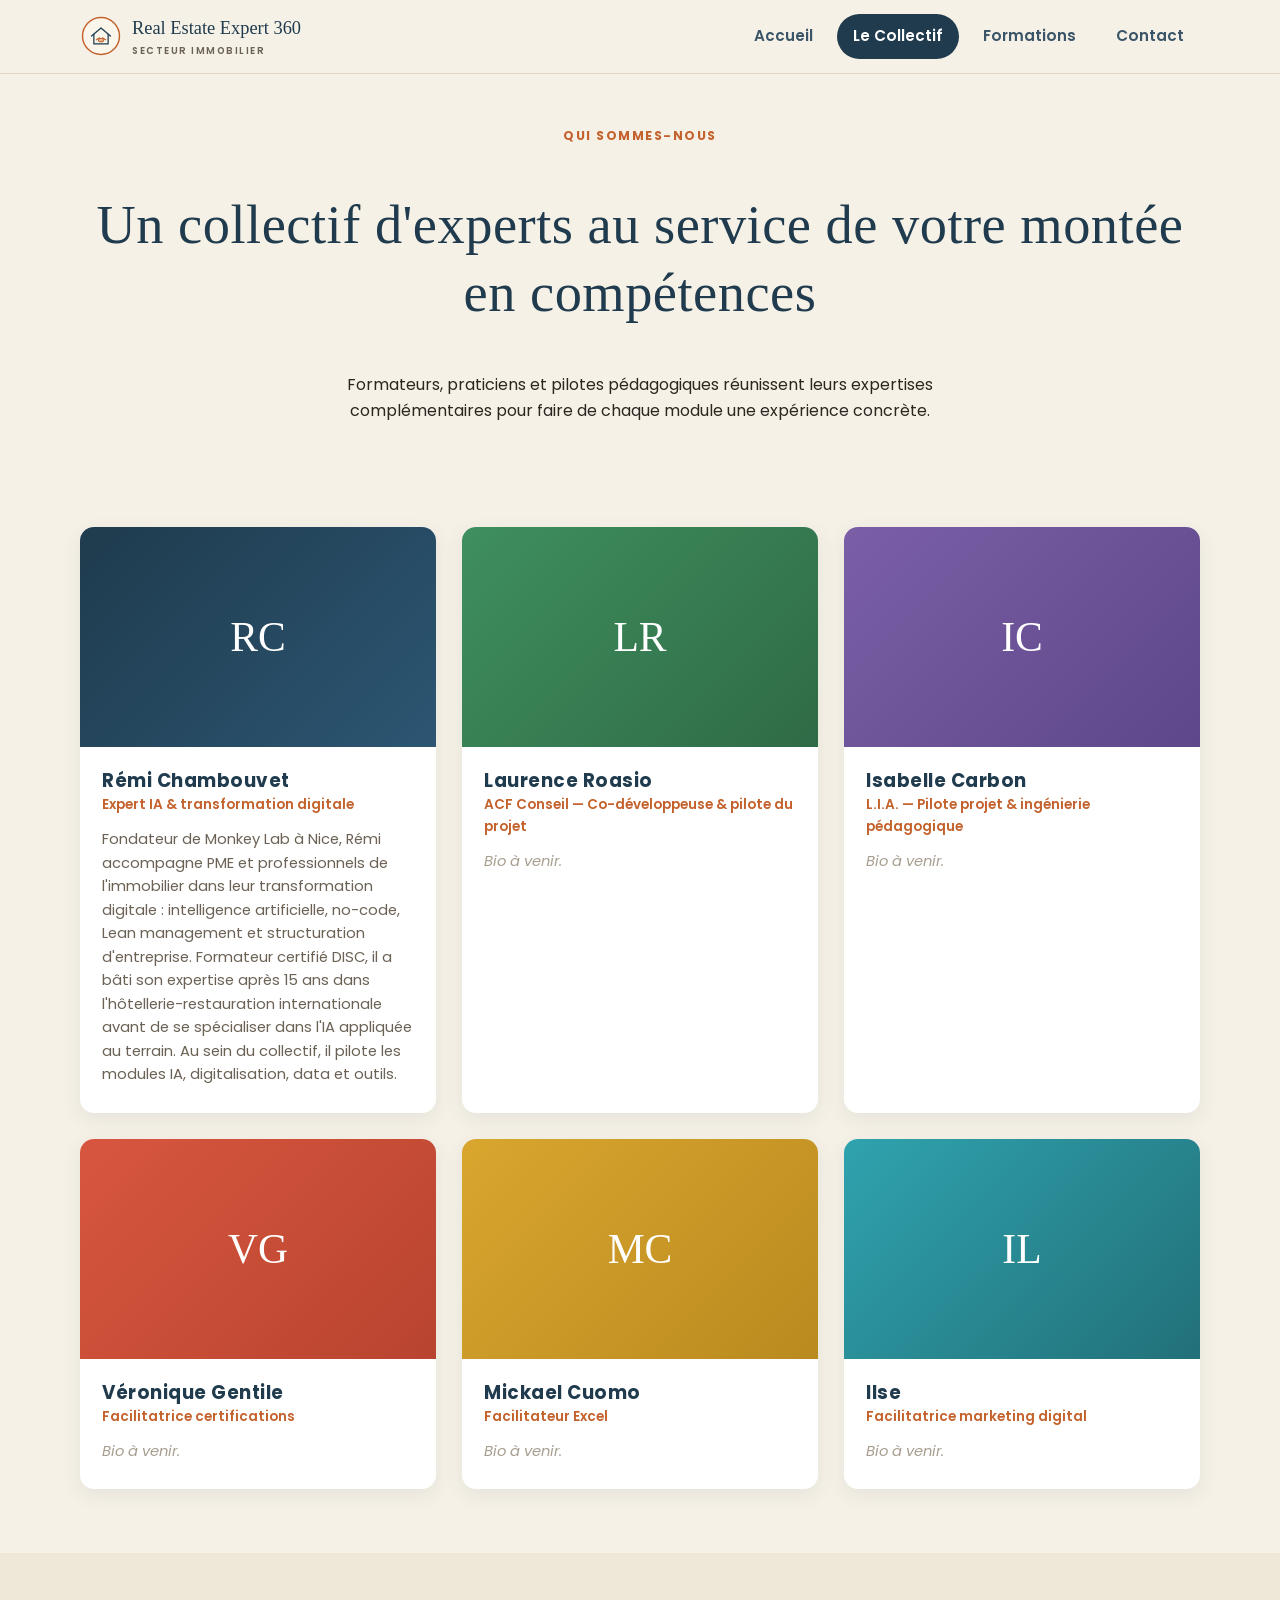
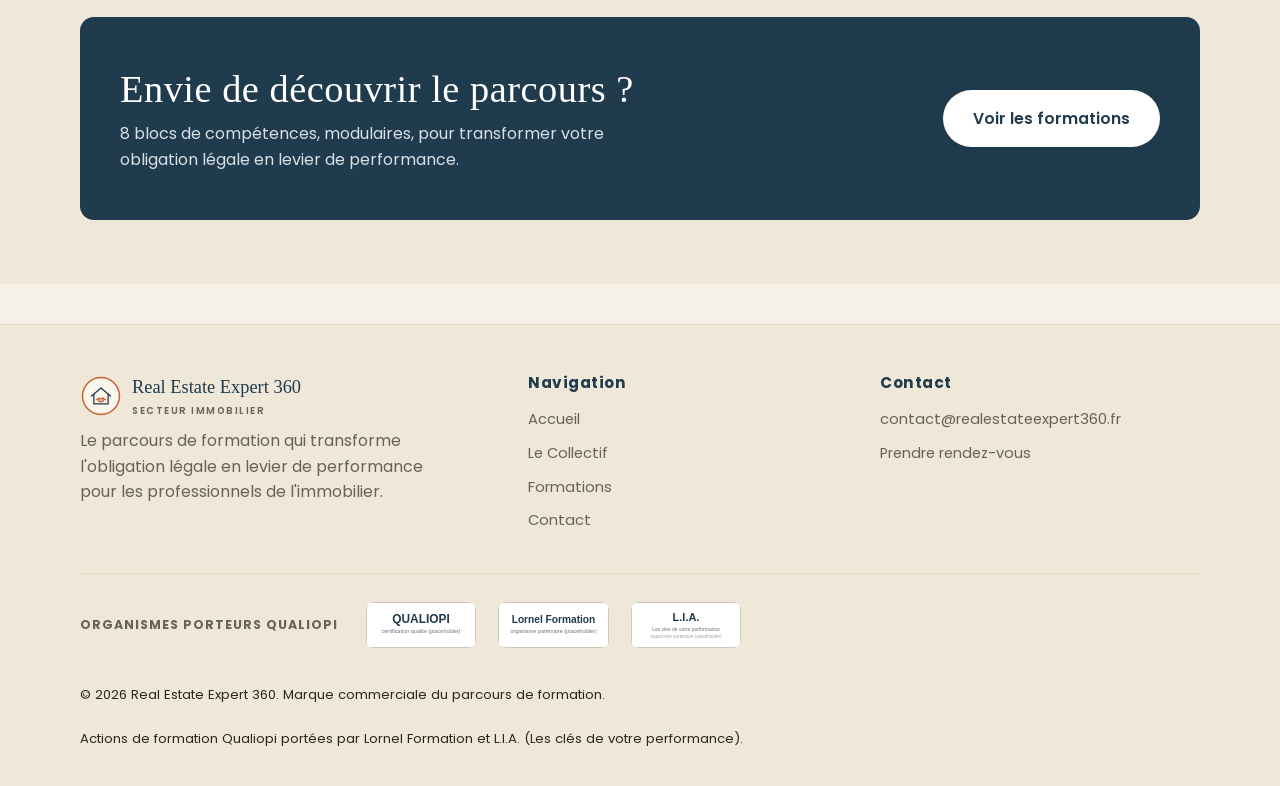
==== collectif.html @ ab8e7449 "Create Real Estate Expert 360 static site V1 4 pages (accueil, collectif, formations, contact), iden" ====
<!DOCTYPE html>
<html lang="fr">
<head>
<meta charset="UTF-8">
<meta name="viewport" content="width=device-width, initial-scale=1.0">
<title>Le Collectif — Real Estate Expert 360</title>
<meta name="description" content="Découvrez le collectif de formateurs et pilotes pédagogiques de Real Estate Expert 360 : expertise IA, ingénierie pédagogique, certifications, marketing et anglais.">
<link rel="icon" type="image/svg+xml" href="assets/favicon.svg">
<link rel="stylesheet" href="css/style.css">
</head>
<body>

<!-- ============ HEADER ============ -->
<header class="site-header">
  <div class="container">
    <a href="index.html" class="brand">
      <img src="assets/logo.svg" alt="Logo Real Estate Expert 360">
      <span>
        Real Estate Expert 360
        <span class="brand-sub">Secteur immobilier</span>
      </span>
    </a>
    <button class="nav-toggle" aria-label="Ouvrir le menu" aria-expanded="false">
      <span></span><span></span><span></span>
    </button>
    <nav class="main-nav" aria-label="Navigation principale">
      <ul>
        <li><a href="index.html">Accueil</a></li>
        <li><a href="collectif.html" aria-current="page">Le Collectif</a></li>
        <li><a href="formations.html">Formations</a></li>
        <li><a href="contact.html">Contact</a></li>
      </ul>
    </nav>
  </div>
</header>

<!-- ============ PAGE HERO ============ -->
<section class="page-hero">
  <div class="container">
    <span class="eyebrow">Qui sommes-nous</span>
    <h1>Un collectif d'experts au service de votre montée en compétences</h1>
    <p class="lead center" style="max-width:60ch; margin:0 auto;">Formateurs, praticiens et pilotes pédagogiques réunissent leurs expertises complémentaires pour faire de chaque module une expérience concrète.</p>
  </div>
</section>

<!-- ============ GRILLE EQUIPE ============ -->
<section>
  <div class="container">
    <div class="team-grid">

      <!-- Rémi Chambouvet -->
      <article class="team-card">
        <div class="team-photo ph-1">RC</div>
        <div class="team-body">
          <h3>Rémi Chambouvet</h3>
          <span class="team-role">Expert IA &amp; transformation digitale</span>
          <p class="team-bio">Fondateur de Monkey Lab à Nice, Rémi accompagne PME et professionnels de l'immobilier dans leur transformation digitale : intelligence artificielle, no-code, Lean management et structuration d'entreprise. Formateur certifié DISC, il a bâti son expertise après 15 ans dans l'hôtellerie-restauration internationale avant de se spécialiser dans l'IA appliquée au terrain. Au sein du collectif, il pilote les modules IA, digitalisation, data et outils.</p>
        </div>
      </article>

      <!-- Laurence Roasio -->
      <article class="team-card">
        <div class="team-photo ph-2">LR</div>
        <div class="team-body">
          <h3>Laurence Roasio</h3>
          <span class="team-role">ACF Conseil — Co-développeuse &amp; pilote du projet</span>
          <p class="team-bio placeholder">Bio à venir.</p>
        </div>
      </article>

      <!-- Isabelle Carbon -->
      <article class="team-card">
        <div class="team-photo ph-3">IC</div>
        <div class="team-body">
          <h3>Isabelle Carbon</h3>
          <span class="team-role">L.I.A. — Pilote projet &amp; ingénierie pédagogique</span>
          <p class="team-bio placeholder">Bio à venir.</p>
        </div>
      </article>

      <!-- Véronique Gentile -->
      <article class="team-card">
        <div class="team-photo ph-4">VG</div>
        <div class="team-body">
          <h3>Véronique Gentile</h3>
          <span class="team-role">Facilitatrice certifications</span>
          <p class="team-bio placeholder">Bio à venir.</p>
        </div>
      </article>

      <!-- Mickael Cuomo -->
      <article class="team-card">
        <div class="team-photo ph-5">MC</div>
        <div class="team-body">
          <h3>Mickael Cuomo</h3>
          <span class="team-role">Facilitateur Excel</span>
          <p class="team-bio placeholder">Bio à venir.</p>
        </div>
      </article>

      <!-- Ilse -->
      <article class="team-card">
        <div class="team-photo ph-6">IL</div>
        <div class="team-body">
          <h3>Ilse</h3>
          <span class="team-role">Facilitatrice marketing digital</span>
          <p class="team-bio placeholder">Bio à venir.</p>
        </div>
      </article>

    </div>
  </div>
</section>

<!-- ============ CTA FORMATIONS ============ -->
<section class="section-alt">
  <div class="container">
    <div class="banner">
      <div>
        <h2>Envie de découvrir le parcours ?</h2>
        <p>8 blocs de compétences, modulaires, pour transformer votre obligation légale en levier de performance.</p>
      </div>
      <a href="formations.html" class="btn btn-light">Voir les formations</a>
    </div>
  </div>
</section>

<!-- ============ FOOTER ============ -->
<footer class="site-footer">
  <div class="container">
    <div class="footer-top">
      <div class="footer-brand">
        <a href="index.html" class="brand">
          <img src="assets/logo.svg" alt="Logo Real Estate Expert 360">
          <span>
            Real Estate Expert 360
            <span class="brand-sub">Secteur immobilier</span>
          </span>
        </a>
        <p class="text-muted" style="max-width:38ch;">Le parcours de formation qui transforme l'obligation légale en levier de performance pour les professionnels de l'immobilier.</p>
      </div>
      <div class="footer-col">
        <h4>Navigation</h4>
        <ul>
          <li><a href="index.html">Accueil</a></li>
          <li><a href="collectif.html">Le Collectif</a></li>
          <li><a href="formations.html">Formations</a></li>
          <li><a href="contact.html">Contact</a></li>
        </ul>
      </div>
      <div class="footer-col">
        <h4>Contact</h4>
        <ul>
          <li><a href="mailto:contact@realestateexpert360.fr">contact@realestateexpert360.fr</a></li>
          <li><a href="contact.html">Prendre rendez-vous</a></li>
        </ul>
      </div>
    </div>

    <div class="partner-logos">
      <span class="plabel">Organismes porteurs Qualiopi</span>
      <img src="assets/logos/qualiopi-placeholder.svg" alt="Logo Qualiopi">
      <img src="assets/logos/lornel-placeholder.svg" alt="Logo Lornel Formation">
      <img src="assets/logos/lia-placeholder.svg" alt="Logo L.I.A. — Les clés de votre performance">
    </div>

    <div class="footer-bottom">
      <p>&copy; 2026 Real Estate Expert 360. Marque commerciale du parcours de formation.</p>
      <p>Actions de formation Qualiopi portées par Lornel Formation et L.I.A. (Les clés de votre performance).</p>
    </div>
  </div>
</footer>

<script src="js/main.js"></script>
</body>
</html>
---- css/style.css ----
/* =========================================================
   Real Estate Expert 360 — Feuille de style commune
   Site statique, mobile-first, sans framework.
   ========================================================= */

@import url('https://fonts.googleapis.com/css2?family=Permanent+Marker&family=Poppins:wght@400;500;600;700;800&display=swap');

:root {
  /* Couleur de marque dominante */
  --brand: #C4622D;          /* terracotta */
  --brand-dark: #A44E22;
  --ink: #1F3B4D;             /* bleu marine, texte fort / accents */
  --ink-light: #3A5568;

  /* Fond clair écru, pas blanc pur */
  --bg: #F6F1E7;
  --bg-alt: #EFE7D8;
  --surface: #FFFFFF;
  --border: #E2D8C3;

  --text: #2B2620;
  --text-muted: #6B6255;

  /* 8 couleurs des blocs de compétences */
  --bloc-1: #3F8F5F; /* vert */
  --bloc-2: #D8563F; /* rouge/corail */
  --bloc-3: #2FA3AE; /* cyan */
  --bloc-4: #1F3B4D; /* bleu marine */
  --bloc-5: #7A5FA6; /* violet */
  --bloc-6: #8A5A3B; /* marron/terracotta */
  --bloc-7: #D9A62E; /* jaune */
  --bloc-8: #6B7280; /* gris */

  --radius: 14px;
  --radius-sm: 8px;
  --shadow: 0 6px 20px rgba(31, 59, 77, 0.08);
  --shadow-hover: 0 10px 28px rgba(31, 59, 77, 0.14);

  --font-title: 'Permanent Marker', cursive;
  --font-body: 'Poppins', -apple-system, BlinkMacSystemFont, 'Segoe UI', sans-serif;

  --container: 1160px;
}

* { box-sizing: border-box; }
html { scroll-behavior: smooth; }

body {
  margin: 0;
  font-family: var(--font-body);
  background: var(--bg);
  color: var(--text);
  line-height: 1.6;
  -webkit-font-smoothing: antialiased;
}

img, svg { max-width: 100%; display: block; }

a { color: inherit; text-decoration: none; }

.container {
  width: 100%;
  max-width: var(--container);
  margin: 0 auto;
  padding: 0 20px;
}

h1, h2, h3, h4 {
  font-family: var(--font-title);
  font-weight: 400;
  line-height: 1.25;
  color: var(--ink);
  letter-spacing: 0.5px;
}

h1 { font-size: clamp(2rem, 5vw, 3.4rem); }
h2 { font-size: clamp(1.6rem, 3.6vw, 2.4rem); }
h3 { font-size: clamp(1.15rem, 2.4vw, 1.5rem); }

p { margin: 0 0 1em; color: var(--text); }
.text-muted { color: var(--text-muted); }

.eyebrow {
  display: inline-block;
  font-weight: 700;
  font-size: 0.78rem;
  letter-spacing: 1.5px;
  text-transform: uppercase;
  color: var(--brand);
  margin-bottom: 10px;
}

/* -------------------- Boutons -------------------- */
.btn {
  display: inline-flex;
  align-items: center;
  gap: 8px;
  padding: 14px 28px;
  border-radius: 999px;
  font-weight: 600;
  font-size: 0.98rem;
  border: 2px solid transparent;
  cursor: pointer;
  transition: transform 0.15s ease, box-shadow 0.15s ease, background 0.15s ease, color 0.15s ease;
}
.btn:hover { transform: translateY(-2px); }

.btn-primary {
  background: var(--brand);
  color: #fff;
  box-shadow: var(--shadow);
}
.btn-primary:hover { background: var(--brand-dark); box-shadow: var(--shadow-hover); }

.btn-outline {
  background: transparent;
  border-color: var(--ink);
  color: var(--ink);
}
.btn-outline:hover { background: var(--ink); color: #fff; }

.btn-light {
  background: #fff;
  color: var(--ink);
  box-shadow: var(--shadow);
}

/* -------------------- Header / Nav -------------------- */
.site-header {
  position: sticky;
  top: 0;
  z-index: 100;
  background: rgba(246, 241, 231, 0.92);
  backdrop-filter: blur(8px);
  border-bottom: 1px solid var(--border);
}

.site-header .container {
  display: flex;
  align-items: center;
  justify-content: space-between;
  padding-top: 14px;
  padding-bottom: 14px;
}

.brand {
  display: flex;
  align-items: center;
  gap: 10px;
  font-family: var(--font-title);
  font-size: 1.15rem;
  color: var(--ink);
}
.brand img { width: 42px; height: 42px; }
.brand .brand-sub {
  display: block;
  font-family: var(--font-body);
  font-size: 0.6rem;
  font-weight: 600;
  letter-spacing: 1.5px;
  color: var(--text-muted);
  text-transform: uppercase;
}

.nav-toggle {
  display: none;
  background: none;
  border: none;
  cursor: pointer;
  padding: 8px;
}
.nav-toggle span {
  display: block;
  width: 26px;
  height: 3px;
  margin: 5px 0;
  background: var(--ink);
  border-radius: 2px;
}

.main-nav ul {
  display: flex;
  gap: 8px;
  list-style: none;
  margin: 0;
  padding: 0;
}
.main-nav a {
  display: block;
  padding: 10px 16px;
  border-radius: 999px;
  font-weight: 600;
  font-size: 0.95rem;
  color: var(--ink-light);
  transition: background 0.15s ease, color 0.15s ease;
}
.main-nav a:hover,
.main-nav a[aria-current="page"] {
  background: var(--ink);
  color: #fff;
}

@media (max-width: 860px) {
  .nav-toggle { display: block; }
  .main-nav {
    position: absolute;
    top: 100%;
    left: 0;
    right: 0;
    background: var(--surface);
    border-bottom: 1px solid var(--border);
    box-shadow: var(--shadow);
    max-height: 0;
    overflow: hidden;
    transition: max-height 0.25s ease;
  }
  .main-nav.open { max-height: 400px; }
  .main-nav ul { flex-direction: column; padding: 12px 20px 20px; gap: 4px; }
  .main-nav a { padding: 12px 14px; }
}

/* -------------------- Hero -------------------- */
.hero {
  padding: 64px 0 56px;
  position: relative;
  overflow: hidden;
}
.hero .container {
  display: grid;
  grid-template-columns: 1.15fr 0.85fr;
  gap: 40px;
  align-items: center;
}
@media (max-width: 900px) {
  .hero .container { grid-template-columns: 1fr; }
}

.hero h1 { margin: 0 0 18px; }
.hero .lead { font-size: 1.15rem; color: var(--text-muted); max-width: 46ch; margin-bottom: 28px; }
.hero-cta { display: flex; flex-wrap: wrap; gap: 14px; }

.hero-visual {
  position: relative;
  display: flex;
  align-items: center;
  justify-content: center;
}
.hero-visual .badge-circle {
  width: min(320px, 80vw);
  height: min(320px, 80vw);
  border-radius: 50%;
  background: var(--surface);
  border: 6px solid var(--ink);
  display: flex;
  align-items: center;
  justify-content: center;
  box-shadow: var(--shadow-hover);
}
.hero-visual .badge-circle img { width: 62%; height: 62%; }

.marker-underline {
  position: relative;
  white-space: nowrap;
}
.marker-underline::after {
  content: '';
  position: absolute;
  left: -4px;
  right: -4px;
  bottom: -2px;
  height: 0.45em;
  background: var(--brand);
  opacity: 0.35;
  border-radius: 4px;
  z-index: -1;
}

/* -------------------- Sections -------------------- */
section { padding: 64px 0; }
.section-alt { background: var(--bg-alt); }
.section-head { max-width: 700px; margin: 0 auto 40px; text-align: center; }
.section-head.left { text-align: left; margin-left: 0; }

/* -------------------- Cards: triple defi -------------------- */
.grid-3 {
  display: grid;
  grid-template-columns: repeat(3, 1fr);
  gap: 24px;
}
@media (max-width: 860px) { .grid-3 { grid-template-columns: 1fr; } }

.challenge-card {
  background: var(--surface);
  border-radius: var(--radius);
  padding: 30px 26px;
  box-shadow: var(--shadow);
  border-top: 5px solid var(--brand);
  transition: transform 0.15s ease, box-shadow 0.15s ease;
}
.challenge-card:hover { transform: translateY(-4px); box-shadow: var(--shadow-hover); }
.challenge-card .num {
  font-family: var(--font-title);
  font-size: 1.8rem;
  color: var(--brand);
  display: block;
  margin-bottom: 10px;
}

/* -------------------- 8 blocs (mini-cards accueil + accordion formations) -------------------- */
.grid-blocs {
  display: grid;
  grid-template-columns: repeat(4, 1fr);
  gap: 18px;
}
@media (max-width: 960px) { .grid-blocs { grid-template-columns: repeat(2, 1fr); } }
@media (max-width: 560px) { .grid-blocs { grid-template-columns: 1fr; } }

.bloc-card {
  background: var(--surface);
  border-radius: var(--radius);
  padding: 22px 20px;
  box-shadow: var(--shadow);
  border-left: 6px solid var(--c, var(--brand));
  transition: transform 0.15s ease, box-shadow 0.15s ease;
}
.bloc-card:hover { transform: translateY(-3px); box-shadow: var(--shadow-hover); }
.bloc-card .bloc-icon {
  width: 46px; height: 46px;
  border-radius: 50%;
  background: color-mix(in srgb, var(--c, var(--brand)) 18%, white);
  color: var(--c, var(--brand));
  display: flex; align-items: center; justify-content: center;
  font-family: var(--font-title);
  font-size: 1.2rem;
  margin-bottom: 14px;
}
.bloc-card h3 { font-size: 1.05rem; margin: 0 0 8px; color: var(--text); font-family: var(--font-body); font-weight: 700; }
.bloc-card p { font-size: 0.92rem; color: var(--text-muted); margin: 0; }

.bloc-card.b1 { --c: var(--bloc-1); } .bloc-card.b2 { --c: var(--bloc-2); }
.bloc-card.b3 { --c: var(--bloc-3); } .bloc-card.b4 { --c: var(--bloc-4); }
.bloc-card.b5 { --c: var(--bloc-5); } .bloc-card.b6 { --c: var(--bloc-6); }
.bloc-card.b7 { --c: var(--bloc-7); } .bloc-card.b8 { --c: var(--bloc-8); }

/* -------------------- Bandeau collectif -------------------- */
.banner {
  background: var(--ink);
  color: #fff;
  border-radius: var(--radius);
  padding: 48px 40px;
  display: flex;
  align-items: center;
  justify-content: space-between;
  gap: 30px;
  flex-wrap: wrap;
}
.banner h2 { color: #fff; margin: 0 0 8px; }
.banner p { color: #D9E0E6; margin: 0; max-width: 50ch; }

/* -------------------- Footer -------------------- */
.site-footer {
  background: var(--bg-alt);
  border-top: 1px solid var(--border);
  padding: 48px 0 24px;
  margin-top: 40px;
}
.footer-top {
  display: grid;
  grid-template-columns: 1.3fr 1fr 1fr;
  gap: 32px;
  padding-bottom: 32px;
  border-bottom: 1px solid var(--border);
}
@media (max-width: 760px) { .footer-top { grid-template-columns: 1fr; } }

.footer-brand .brand { margin-bottom: 10px; }
.footer-col h4 {
  font-family: var(--font-body);
  font-weight: 700;
  font-size: 0.95rem;
  color: var(--ink);
  margin: 0 0 14px;
}
.footer-col ul { list-style: none; margin: 0; padding: 0; }
.footer-col li { margin-bottom: 8px; }
.footer-col a { color: var(--text-muted); font-size: 0.92rem; }
.footer-col a:hover { color: var(--brand); }

.partner-logos {
  display: flex;
  align-items: center;
  gap: 22px;
  flex-wrap: wrap;
  padding: 28px 0;
}
.partner-logos .plabel {
  font-size: 0.78rem;
  font-weight: 700;
  letter-spacing: 1px;
  text-transform: uppercase;
  color: var(--text-muted);
  margin-right: 6px;
}
.partner-logos img { height: 46px; width: auto; border-radius: 8px; }

.footer-bottom {
  display: flex;
  justify-content: space-between;
  flex-wrap: wrap;
  gap: 10px;
  font-size: 0.82rem;
  color: var(--text-muted);
  padding-top: 8px;
}

/* -------------------- Page header (pages secondaires) -------------------- */
.page-hero {
  padding: 52px 0 40px;
  text-align: center;
}
.page-hero .eyebrow { display: block; }

/* -------------------- Collectif : grille de cartes -------------------- */
.team-grid {
  display: grid;
  grid-template-columns: repeat(3, 1fr);
  gap: 26px;
}
@media (max-width: 920px) { .team-grid { grid-template-columns: repeat(2, 1fr); } }
@media (max-width: 600px) { .team-grid { grid-template-columns: 1fr; } }

.team-card {
  background: var(--surface);
  border-radius: var(--radius);
  overflow: hidden;
  box-shadow: var(--shadow);
  transition: transform 0.15s ease, box-shadow 0.15s ease;
}
.team-card:hover { transform: translateY(-4px); box-shadow: var(--shadow-hover); }

.team-photo {
  height: 220px;
  display: flex;
  align-items: center;
  justify-content: center;
  font-family: var(--font-title);
  font-size: 2.6rem;
  color: #fff;
  position: relative;
}
.team-photo.ph-1 { background: linear-gradient(135deg, var(--bloc-4), #2c5673); }
.team-photo.ph-2 { background: linear-gradient(135deg, var(--bloc-1), #2f6b46); }
.team-photo.ph-3 { background: linear-gradient(135deg, var(--bloc-5), #5e478a); }
.team-photo.ph-4 { background: linear-gradient(135deg, var(--bloc-2), #b8442f); }
.team-photo.ph-5 { background: linear-gradient(135deg, var(--bloc-7), #b98a1f); }
.team-photo.ph-6 { background: linear-gradient(135deg, var(--bloc-3), #227079); }

.team-photo .avatar-real { position: absolute; inset: 0; width: 100%; height: 100%; object-fit: cover; }

.team-body { padding: 22px 22px 26px; }
.team-body h3 { margin: 0 0 2px; font-family: var(--font-body); font-weight: 700; font-size: 1.15rem; }
.team-role { font-size: 0.85rem; font-weight: 600; color: var(--brand); margin-bottom: 12px; display: block; }
.team-bio { font-size: 0.92rem; color: var(--text-muted); margin: 0; }
.team-bio.placeholder { font-style: italic; color: #A79E8F; }

/* -------------------- Formations : accordion des 8 blocs -------------------- */
.alur-banner {
  background: var(--surface);
  border: 2px dashed var(--brand);
  border-radius: var(--radius);
  padding: 26px 28px;
  display: flex;
  align-items: center;
  gap: 20px;
  margin-bottom: 40px;
  flex-wrap: wrap;
}
.alur-banner .alur-icon {
  font-family: var(--font-title);
  font-size: 1.9rem;
  color: var(--brand);
  flex-shrink: 0;
}
.alur-banner p { margin: 0; color: var(--text); }
.alur-banner strong { color: var(--ink); }

.accordion { display: flex; flex-direction: column; gap: 14px; }

.acc-item {
  background: var(--surface);
  border-radius: var(--radius);
  box-shadow: var(--shadow);
  overflow: hidden;
  border-left: 7px solid var(--c, var(--brand));
}

.acc-header {
  width: 100%;
  display: flex;
  align-items: center;
  gap: 18px;
  padding: 20px 22px;
  background: none;
  border: none;
  text-align: left;
  cursor: pointer;
  font-family: var(--font-body);
}
.acc-header .bloc-num {
  font-family: var(--font-title);
  font-size: 1.5rem;
  color: var(--c, var(--brand));
  width: 46px;
  flex-shrink: 0;
}
.acc-header .bloc-titles { flex: 1; }
.acc-header h3 { margin: 0 0 4px; font-size: 1.08rem; font-weight: 700; color: var(--text); }
.acc-header .bloc-goal { font-size: 0.88rem; color: var(--text-muted); margin: 0; }
.acc-header .chevron {
  flex-shrink: 0;
  width: 30px; height: 30px;
  border-radius: 50%;
  background: var(--bg-alt);
  display: flex; align-items: center; justify-content: center;
  font-size: 1.1rem;
  color: var(--ink);
  transition: transform 0.2s ease;
}
.acc-item.open .chevron { transform: rotate(45deg); }

.acc-panel {
  max-height: 0;
  overflow: hidden;
  transition: max-height 0.3s ease;
}
.acc-item.open .acc-panel { max-height: 600px; }
.acc-panel-inner {
  padding: 0 22px 24px 88px;
}
.acc-panel-inner .units-label {
  font-size: 0.78rem;
  font-weight: 700;
  text-transform: uppercase;
  letter-spacing: 1px;
  color: var(--c, var(--brand));
  margin-bottom: 10px;
}
.units-list { list-style: none; margin: 0; padding: 0; display: grid; gap: 8px; }
.units-list li {
  padding-left: 20px;
  position: relative;
  font-size: 0.94rem;
  color: var(--text);
}
.units-list li::before {
  content: '';
  position: absolute;
  left: 0; top: 9px;
  width: 8px; height: 8px;
  border-radius: 50%;
  background: var(--c, var(--brand));
}

.acc-item.bloc-1 { --c: var(--bloc-1); } .acc-item.bloc-2 { --c: var(--bloc-2); }
.acc-item.bloc-3 { --c: var(--bloc-3); } .acc-item.bloc-4 { --c: var(--bloc-4); }
.acc-item.bloc-5 { --c: var(--bloc-5); } .acc-item.bloc-6 { --c: var(--bloc-6); }
.acc-item.bloc-7 { --c: var(--bloc-7); } .acc-item.bloc-8 { --c: var(--bloc-8); }

@media (max-width: 600px) {
  .acc-panel-inner { padding-left: 22px; }
  .acc-header { gap: 12px; }
}

/* -------------------- Contact -------------------- */
.contact-grid {
  display: grid;
  grid-template-columns: 1.2fr 0.8fr;
  gap: 40px;
  align-items: start;
}
@media (max-width: 900px) { .contact-grid { grid-template-columns: 1fr; } }

.contact-form {
  background: var(--surface);
  border-radius: var(--radius);
  padding: 34px;
  box-shadow: var(--shadow);
}
.form-row { display: grid; grid-template-columns: 1fr 1fr; gap: 16px; }
@media (max-width: 560px) { .form-row { grid-template-columns: 1fr; } }

.field { margin-bottom: 18px; }
.field label {
  display: block;
  font-size: 0.88rem;
  font-weight: 600;
  color: var(--ink);
  margin-bottom: 6px;
}
.field input,
.field textarea {
  width: 100%;
  padding: 12px 14px;
  border-radius: var(--radius-sm);
  border: 1.5px solid var(--border);
  font-family: var(--font-body);
  font-size: 0.96rem;
  background: var(--bg);
  color: var(--text);
  transition: border-color 0.15s ease;
}
.field input:focus,
.field textarea:focus {
  outline: none;
  border-color: var(--brand);
}
.field textarea { resize: vertical; min-height: 130px; }

.form-note {
  font-size: 0.82rem;
  color: var(--text-muted);
  margin-top: 14px;
}

.contact-info-card {
  background: var(--ink);
  color: #fff;
  border-radius: var(--radius);
  padding: 30px 28px;
  margin-bottom: 22px;
}
.contact-info-card h3 { color: #fff; margin: 0 0 16px; }
.contact-info-card ul { list-style: none; margin: 0 0 22px; padding: 0; }
.contact-info-card li { margin-bottom: 12px; font-size: 0.95rem; color: #D9E0E6; }
.contact-info-card li strong { display: block; color: #fff; font-size: 0.78rem; text-transform: uppercase; letter-spacing: 1px; margin-bottom: 2px; }
.contact-info-card a { color: #fff; font-weight: 600; }
.contact-info-card a:hover { text-decoration: underline; }

.rdv-card {
  background: var(--brand);
  color: #fff;
  border-radius: var(--radius);
  padding: 26px 28px;
  text-align: center;
}
.rdv-card h4 { color: #fff; margin: 0 0 8px; font-family: var(--font-body); font-weight: 700; }
.rdv-card p { color: #FBE4D6; font-size: 0.9rem; margin-bottom: 18px; }

/* -------------------- Utilitaires -------------------- */
.center { text-align: center; }
.mt-40 { margin-top: 40px; }
.visually-hidden {
  position: absolute;
  width: 1px; height: 1px;
  overflow: hidden;
  clip: rect(0 0 0 0);
  white-space: nowrap;
}
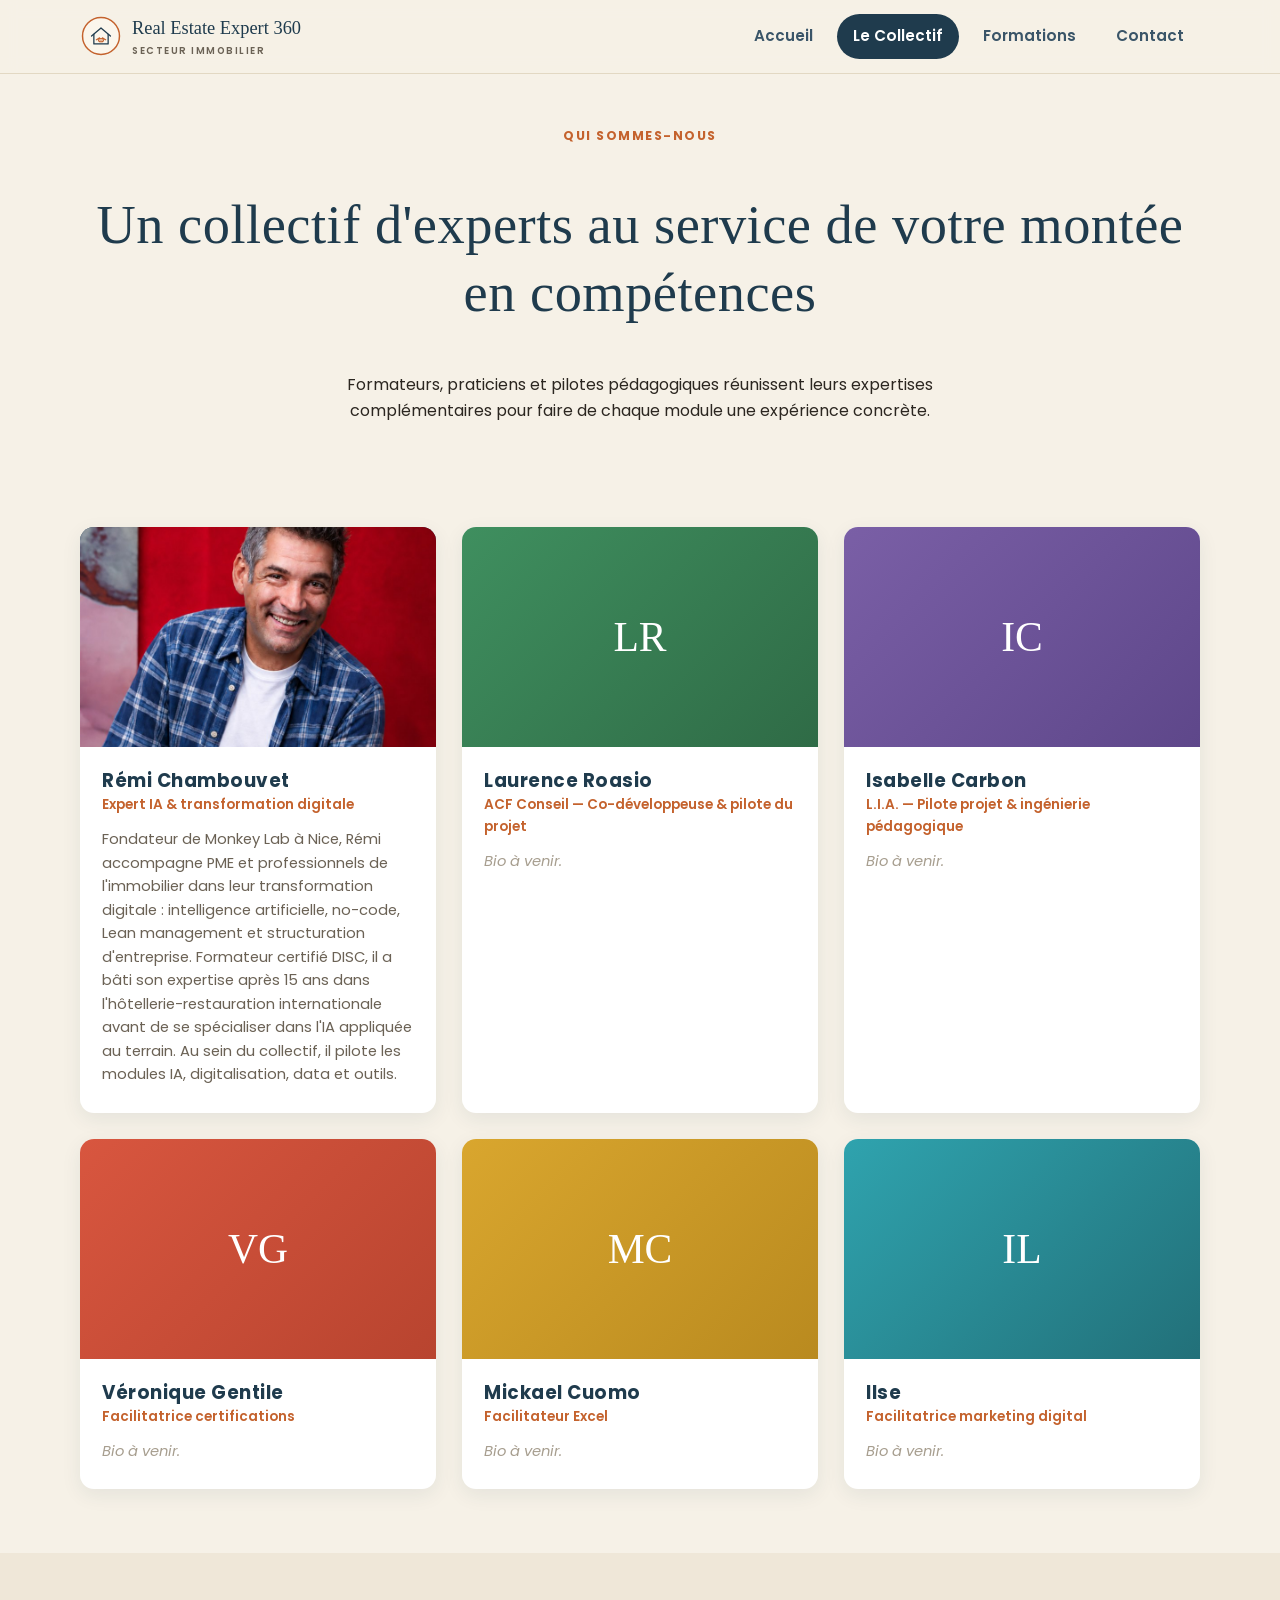
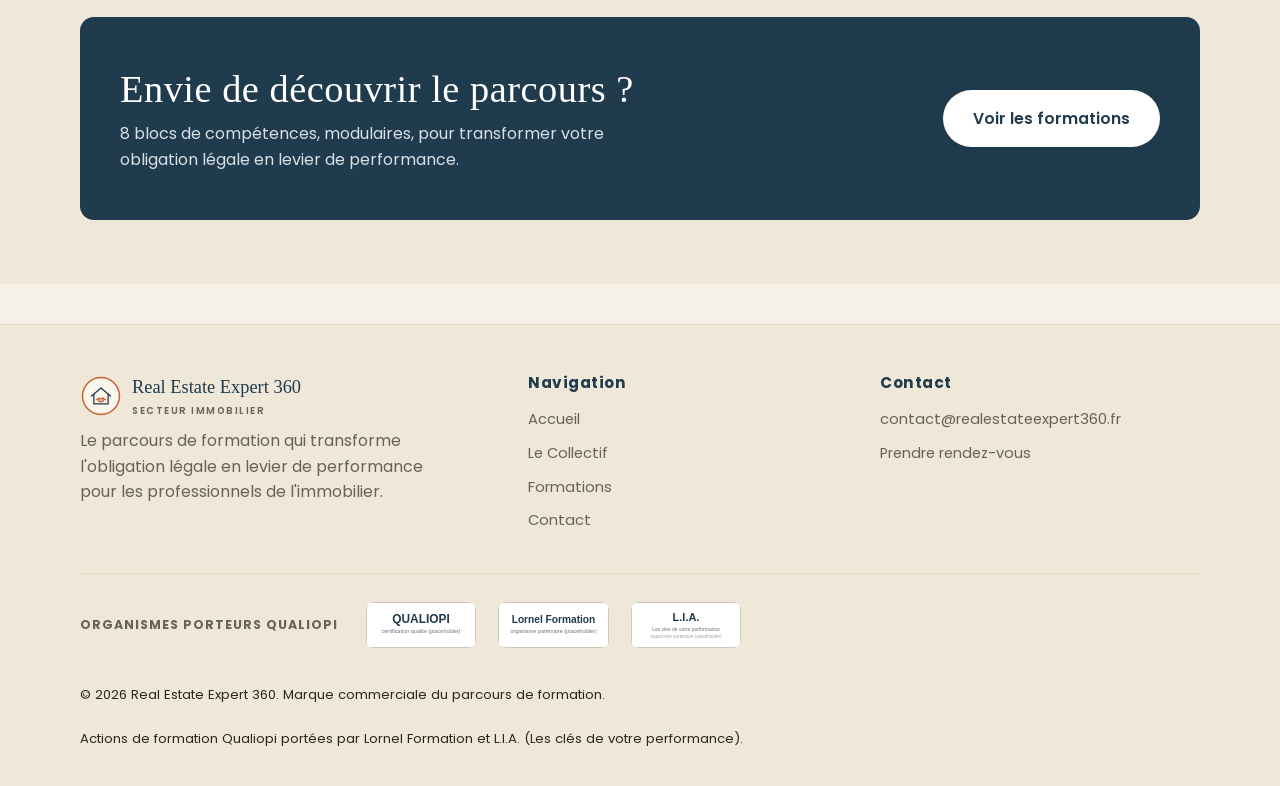
==== commit 128bf640: "Add Remi Chambouvet photo to collectif page Crop centree visage/epaules a partir de la photo studio " ====
--- a/collectif.html
+++ b/collectif.html
@@ -50,7 +50,9 @@
 
       <!-- Rémi Chambouvet -->
       <article class="team-card">
-        <div class="team-photo ph-1">RC</div>
+        <div class="team-photo ph-1">
+          <img src="assets/team/remi-chambouvet.jpg" alt="Photo de Rémi Chambouvet" class="avatar-real">
+        </div>
         <div class="team-body">
           <h3>Rémi Chambouvet</h3>
           <span class="team-role">Expert IA &amp; transformation digitale</span>
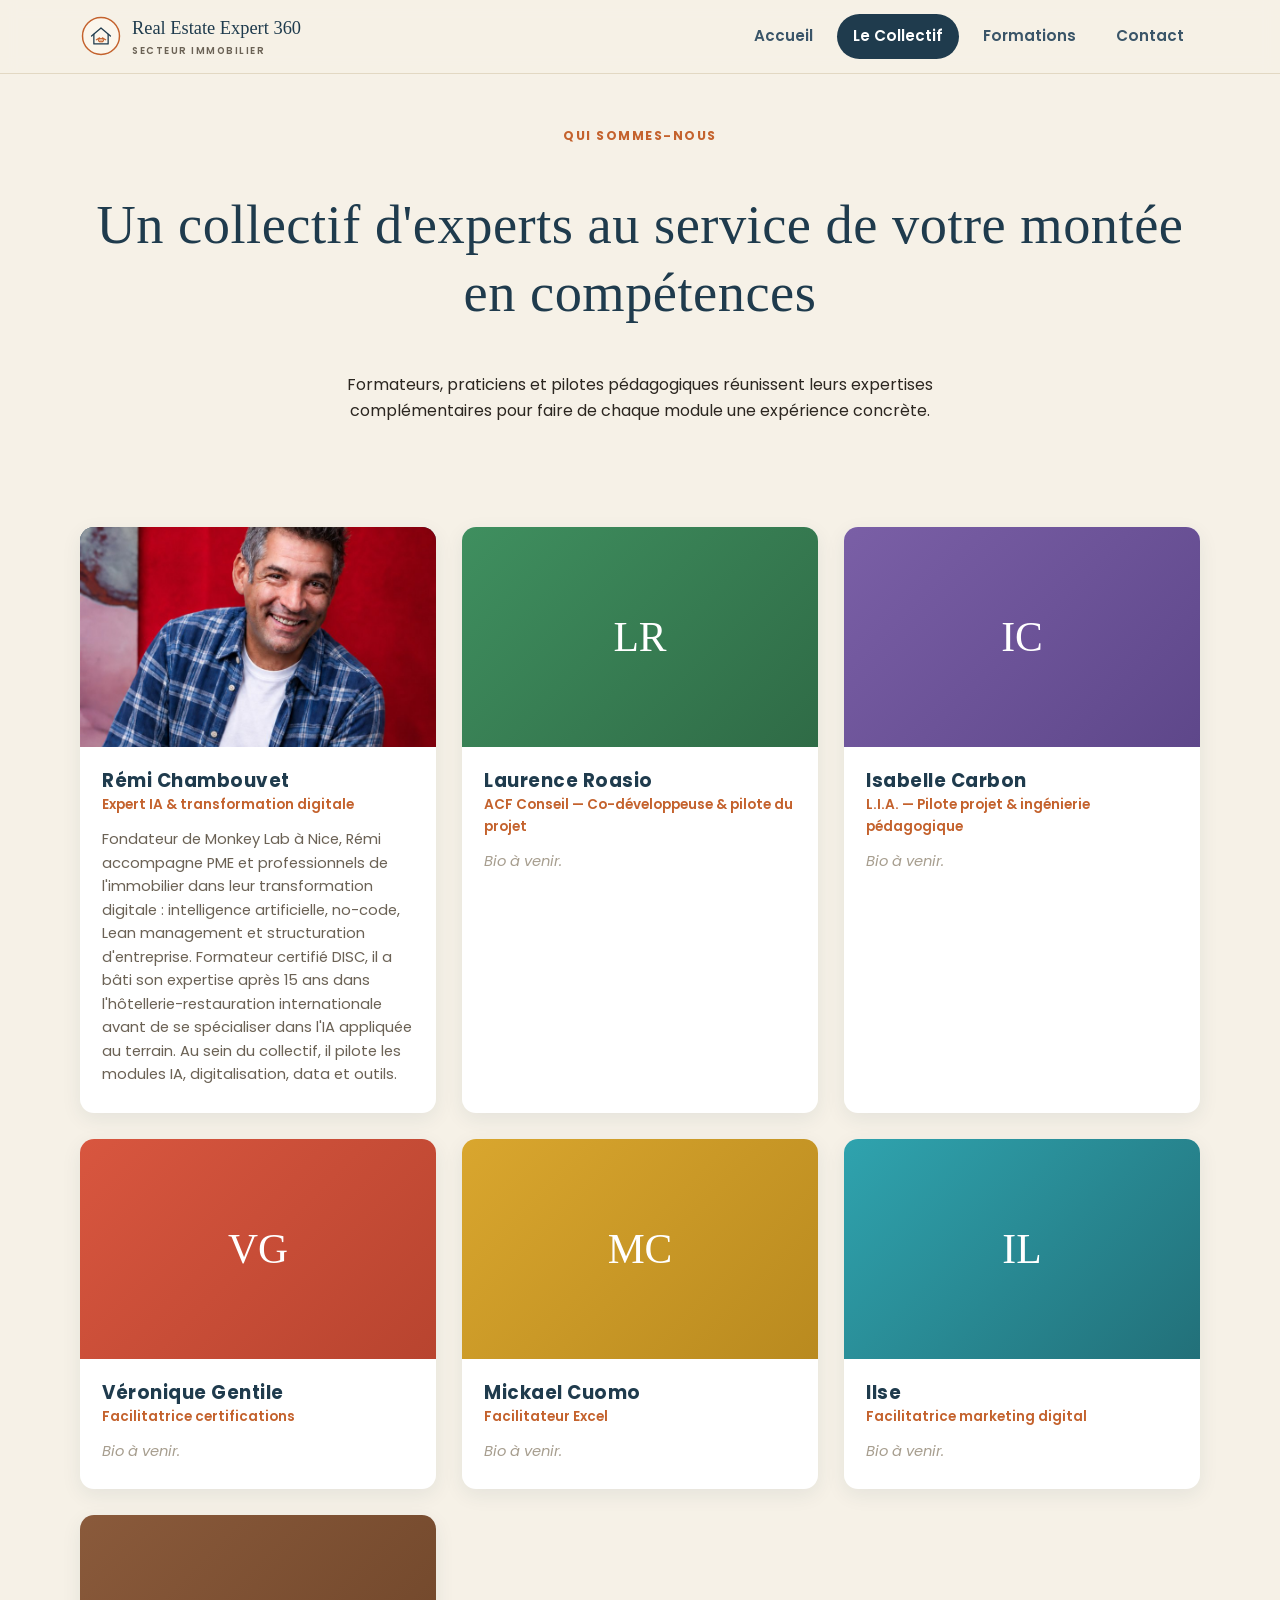
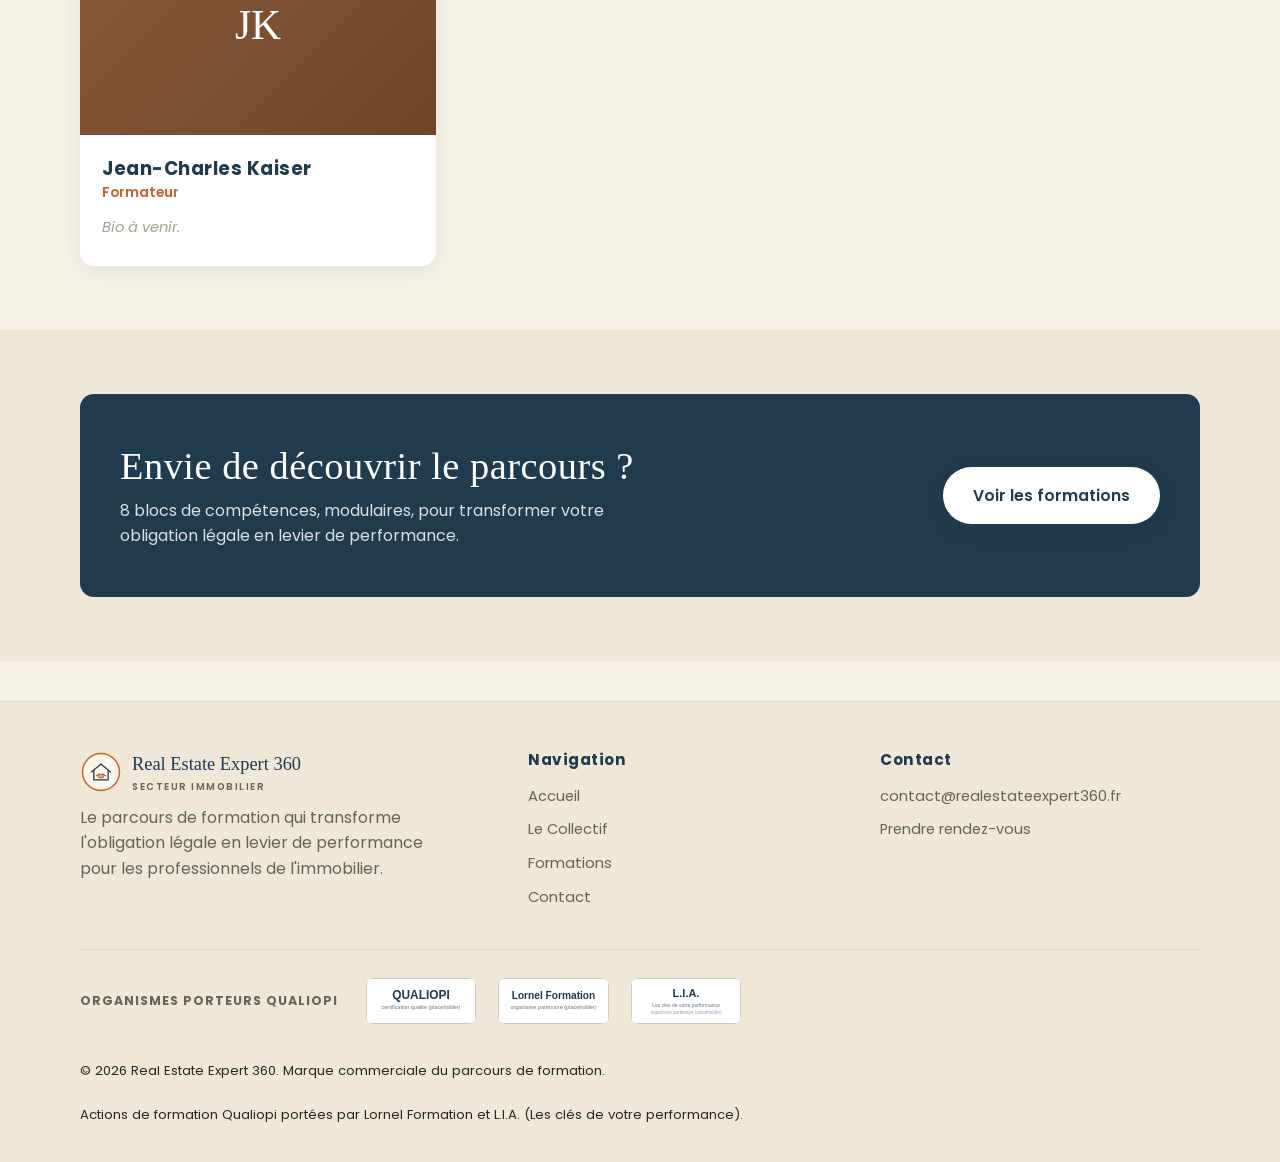
==== commit 2849a987: "Add Jean-Charles Kaiser to collectif page Placeholder card matching the existing template (role and " ====
--- a/collectif.html
+++ b/collectif.html
@@ -110,6 +110,16 @@
         </div>
       </article>
 
+      <!-- Jean-Charles Kaiser -->
+      <article class="team-card">
+        <div class="team-photo ph-7">JK</div>
+        <div class="team-body">
+          <h3>Jean-Charles Kaiser</h3>
+          <span class="team-role">Formateur</span>
+          <p class="team-bio placeholder">Bio à venir.</p>
+        </div>
+      </article>
+
     </div>
   </div>
 </section>
--- a/css/style.css
+++ b/css/style.css
@@ -454,6 +454,7 @@
 .team-photo.ph-4 { background: linear-gradient(135deg, var(--bloc-2), #b8442f); }
 .team-photo.ph-5 { background: linear-gradient(135deg, var(--bloc-7), #b98a1f); }
 .team-photo.ph-6 { background: linear-gradient(135deg, var(--bloc-3), #227079); }
+.team-photo.ph-7 { background: linear-gradient(135deg, var(--bloc-6), #6e4529); }
 
 .team-photo .avatar-real { position: absolute; inset: 0; width: 100%; height: 100%; object-fit: cover; }
 
